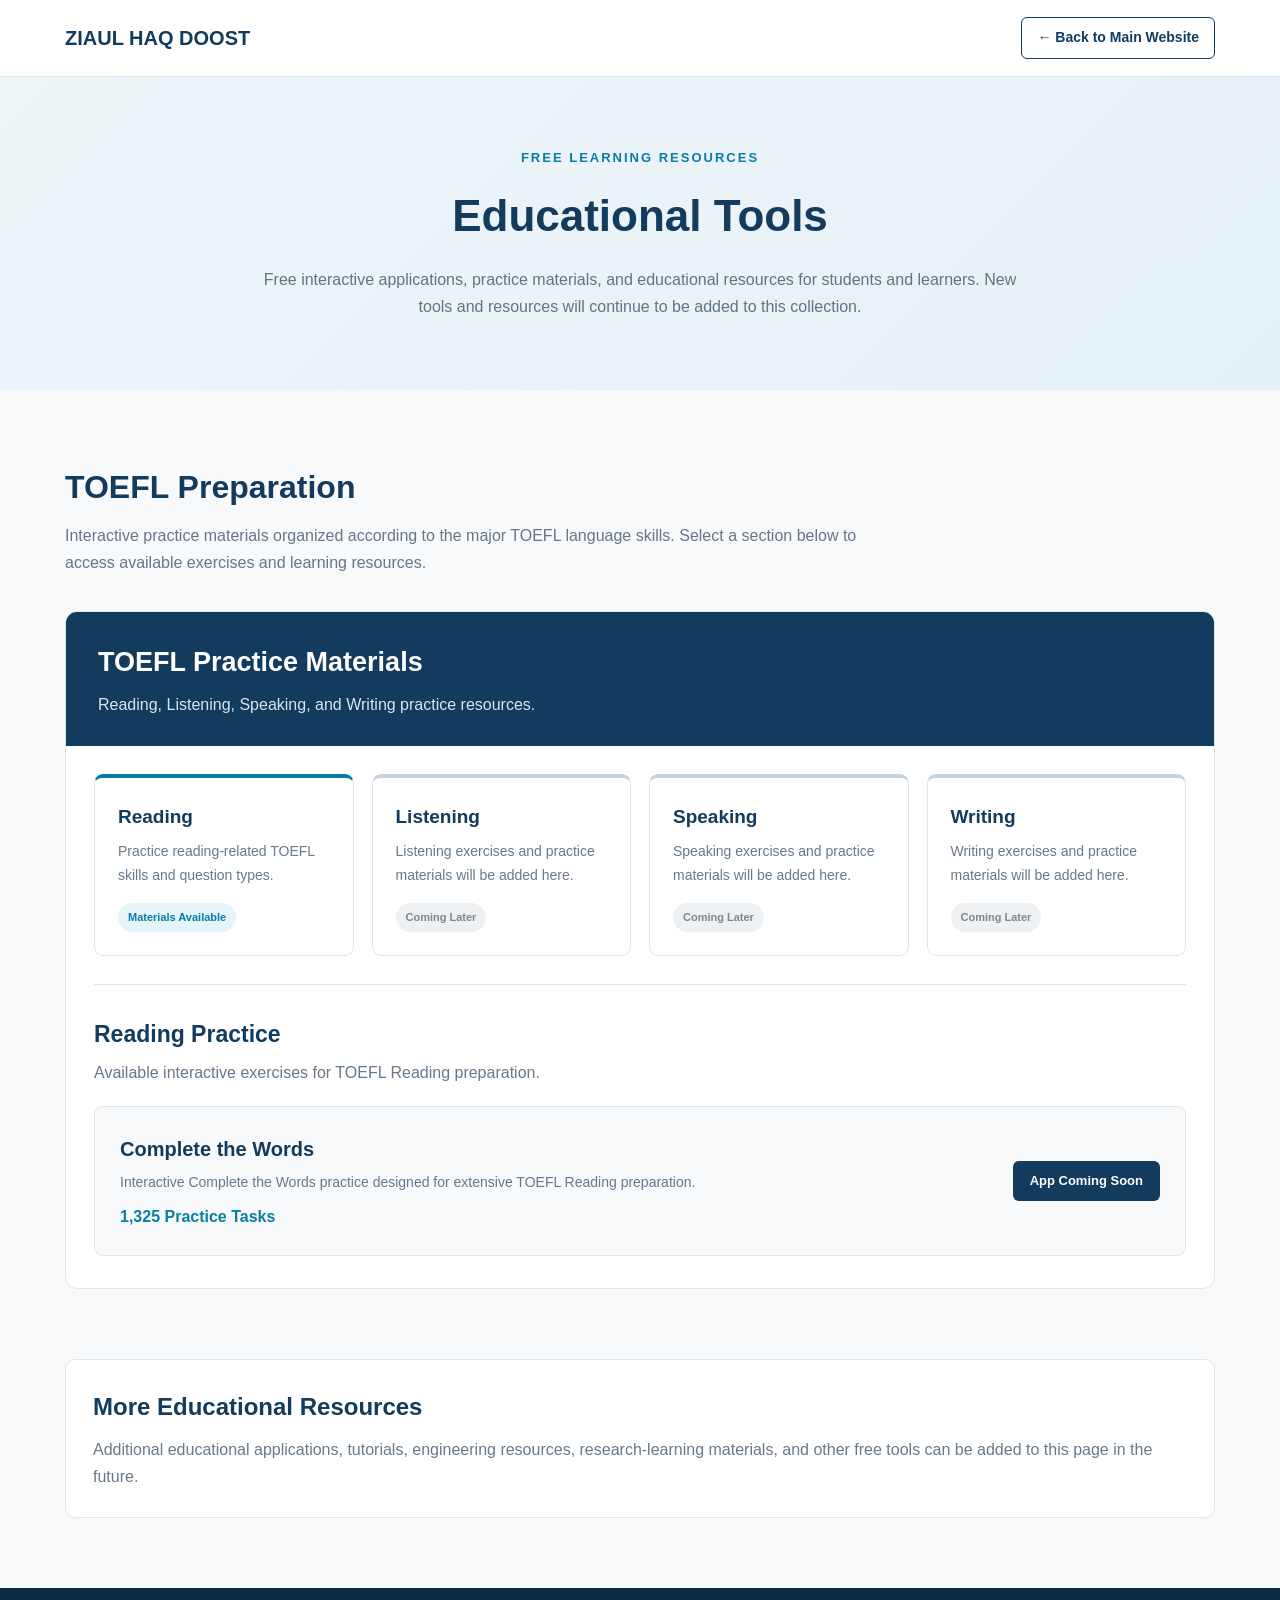
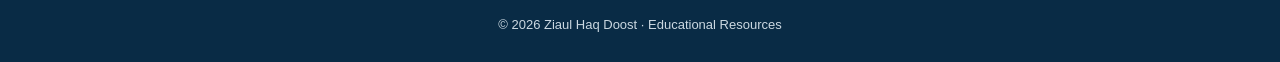
==== pages/educational-tools.html @ 08d21d59 "Create educational-tools.html" ====
<!DOCTYPE html>
<html lang="en">

<head>
    <meta charset="UTF-8">
    <meta name="viewport" content="width=device-width, initial-scale=1.0">

    <title>Educational Tools | Ziaul Haq Doost</title>

    <meta name="description"
          content="Free educational tools and interactive learning resources developed and shared by Ziaul Haq Doost, including TOEFL preparation materials for reading, listening, speaking, and writing.">

    <meta name="robots" content="index, follow">

    <style>

        * {
            margin: 0;
            padding: 0;
            box-sizing: border-box;
        }

        html {
            scroll-behavior: smooth;
        }

        body {
            font-family: Arial, Helvetica, sans-serif;
            background: #f7f9fb;
            color: #34495e;
            line-height: 1.7;
        }

        .container {
            width: min(1150px, 91%);
            margin: auto;
        }

        /* HEADER */

        header {
            background: white;
            border-bottom: 1px solid #dfe7ed;
        }

        nav {
            min-height: 76px;
            display: flex;
            align-items: center;
            justify-content: space-between;
            gap: 20px;
        }

        .logo {
            color: #123b5d;
            font-weight: 800;
            font-size: 20px;
            text-decoration: none;
        }

        .back {
            color: #123b5d;
            border: 1px solid #123b5d;
            padding: 8px 15px;
            border-radius: 6px;
            text-decoration: none;
            font-weight: 700;
            font-size: 14px;
        }

        .back:hover {
            background: #123b5d;
            color: white;
        }

        /* INTRO */

        .intro {
            background: linear-gradient(135deg, #eef6fa, #e5f0f6);
            padding: 70px 0;
            text-align: center;
        }

        .intro .label {
            color: #087ea4;
            text-transform: uppercase;
            letter-spacing: 2px;
            font-size: 13px;
            font-weight: 800;
            margin-bottom: 10px;
        }

        .intro h1 {
            color: #123b5d;
            font-size: 44px;
            margin-bottom: 12px;
        }

        .intro p {
            color: #607486;
            max-width: 760px;
            margin: auto;
            font-size: 16px;
        }

        /* TOEFL */

        .toefl {
            padding: 70px 0;
        }

        .section-title {
            margin-bottom: 35px;
        }

        .section-title h2 {
            color: #123b5d;
            font-size: 32px;
            margin-bottom: 7px;
        }

        .section-title p {
            color: #657789;
            max-width: 800px;
        }

        .toefl-main {
            background: white;
            border: 1px solid #dfe7ed;
            border-radius: 12px;
            overflow: hidden;
        }

        .toefl-header {
            background: #123b5d;
            color: white;
            padding: 28px 32px;
        }

        .toefl-header h2 {
            font-size: 27px;
            margin-bottom: 5px;
        }

        .toefl-header p {
            color: #d9e6ef;
        }

        /* TOEFL SECTIONS */

        .skills {
            padding: 28px;
            display: grid;
            grid-template-columns: repeat(4, 1fr);
            gap: 18px;
        }

        .skill-card {
            border: 1px solid #dfe7ed;
            border-radius: 9px;
            padding: 23px;
            background: #ffffff;
        }

        .skill-card h3 {
            color: #123b5d;
            margin-bottom: 7px;
            font-size: 19px;
        }

        .skill-card p {
            color: #687989;
            font-size: 14px;
        }

        .available {
            border-top: 4px solid #087ea4;
        }

        .future {
            border-top: 4px solid #c7d3dc;
        }

        .status {
            display: inline-block;
            margin-top: 15px;
            padding: 5px 10px;
            border-radius: 15px;
            font-size: 11px;
            font-weight: 700;
        }

        .status-active {
            background: #e4f4f8;
            color: #087ea4;
        }

        .status-future {
            background: #eef1f3;
            color: #7a8790;
        }

        /* READING MATERIALS */

        .reading-area {
            padding: 0 28px 32px;
        }

        .reading-title {
            border-top: 1px solid #e2e8ed;
            padding-top: 30px;
            margin-bottom: 20px;
        }

        .reading-title h3 {
            color: #123b5d;
            font-size: 23px;
            margin-bottom: 5px;
        }

        .reading-title p {
            color: #687989;
        }

        .material-card {
            background: #f7f9fb;
            border: 1px solid #dce5eb;
            border-radius: 9px;
            padding: 25px;
            display: flex;
            justify-content: space-between;
            align-items: center;
            gap: 30px;
        }

        .material-card h4 {
            color: #123b5d;
            font-size: 20px;
            margin-bottom: 5px;
        }

        .material-card p {
            color: #667888;
            font-size: 14px;
            max-width: 700px;
        }

        .task-count {
            color: #087ea4;
            font-weight: 700;
            margin-top: 8px;
        }

        .coming {
            background: #123b5d;
            color: white;
            padding: 9px 17px;
            border-radius: 6px;
            font-size: 13px;
            font-weight: 700;
            white-space: nowrap;
        }

        /* FUTURE EDUCATIONAL AREAS */

        .future-tools {
            padding: 0 0 70px;
        }

        .future-box {
            background: white;
            border: 1px solid #dfe7ed;
            border-radius: 10px;
            padding: 27px;
        }

        .future-box h2 {
            color: #123b5d;
            font-size: 24px;
            margin-bottom: 8px;
        }

        .future-box p {
            color: #687989;
        }

        /* FOOTER */

        footer {
            background: #092b45;
            color: #cbd8e1;
            text-align: center;
            padding: 26px 15px;
            font-size: 13px;
        }

        @media(max-width: 900px) {

            .skills {
                grid-template-columns: repeat(2, 1fr);
            }

        }

        @media(max-width: 600px) {

            nav {
                flex-direction: column;
                padding: 17px 0;
            }

            .intro h1 {
                font-size: 35px;
            }

            .skills {
                grid-template-columns: 1fr;
            }

            .material-card {
                flex-direction: column;
                align-items: flex-start;
            }

        }

    </style>
</head>

<body>

<header>
    <div class="container">
        <nav>

            <a class="logo" href="../index.html">
                ZIAUL HAQ DOOST
            </a>

            <a class="back" href="../index.html">
                ← Back to Main Website
            </a>

        </nav>
    </div>
</header>


<main>

<section class="intro">

    <div class="container">

        <div class="label">Free Learning Resources</div>

        <h1>Educational Tools</h1>

        <p>
            Free interactive applications, practice materials, and educational
            resources for students and learners. New tools and resources will
            continue to be added to this collection.
        </p>

    </div>

</section>


<section class="toefl">

<div class="container">

    <div class="section-title">

        <h2>TOEFL Preparation</h2>

        <p>
            Interactive practice materials organized according to the major
            TOEFL language skills. Select a section below to access available
            exercises and learning resources.
        </p>

    </div>


    <div class="toefl-main">

        <div class="toefl-header">

            <h2>TOEFL Practice Materials</h2>

            <p>
                Reading, Listening, Speaking, and Writing practice resources.
            </p>

        </div>


        <div class="skills">

            <div class="skill-card available">

                <h3>Reading</h3>

                <p>
                    Practice reading-related TOEFL skills and question types.
                </p>

                <span class="status status-active">
                    Materials Available
                </span>

            </div>


            <div class="skill-card future">

                <h3>Listening</h3>

                <p>
                    Listening exercises and practice materials will be added here.
                </p>

                <span class="status status-future">
                    Coming Later
                </span>

            </div>


            <div class="skill-card future">

                <h3>Speaking</h3>

                <p>
                    Speaking exercises and practice materials will be added here.
                </p>

                <span class="status status-future">
                    Coming Later
                </span>

            </div>


            <div class="skill-card future">

                <h3>Writing</h3>

                <p>
                    Writing exercises and practice materials will be added here.
                </p>

                <span class="status status-future">
                    Coming Later
                </span>

            </div>

        </div>


        <div class="reading-area">

            <div class="reading-title">

                <h3>Reading Practice</h3>

                <p>
                    Available interactive exercises for TOEFL Reading preparation.
                </p>

            </div>


            <div class="material-card">

                <div>

                    <h4>Complete the Words</h4>

                    <p>
                        Interactive Complete the Words practice designed for
                        extensive TOEFL Reading preparation.
                    </p>

                    <div class="task-count">
                        1,325 Practice Tasks
                    </div>

                </div>

                <span class="coming">
                    App Coming Soon
                </span>

            </div>

        </div>

    </div>

</div>

</section>


<section class="future-tools">

<div class="container">

    <div class="future-box">

        <h2>More Educational Resources</h2>

        <p>
            Additional educational applications, tutorials, engineering
            resources, research-learning materials, and other free tools
            can be added to this page in the future.
        </p>

    </div>

</div>

</section>

</main>


<footer>

    © 2026 Ziaul Haq Doost · Educational Resources

</footer>

</body>

</html>
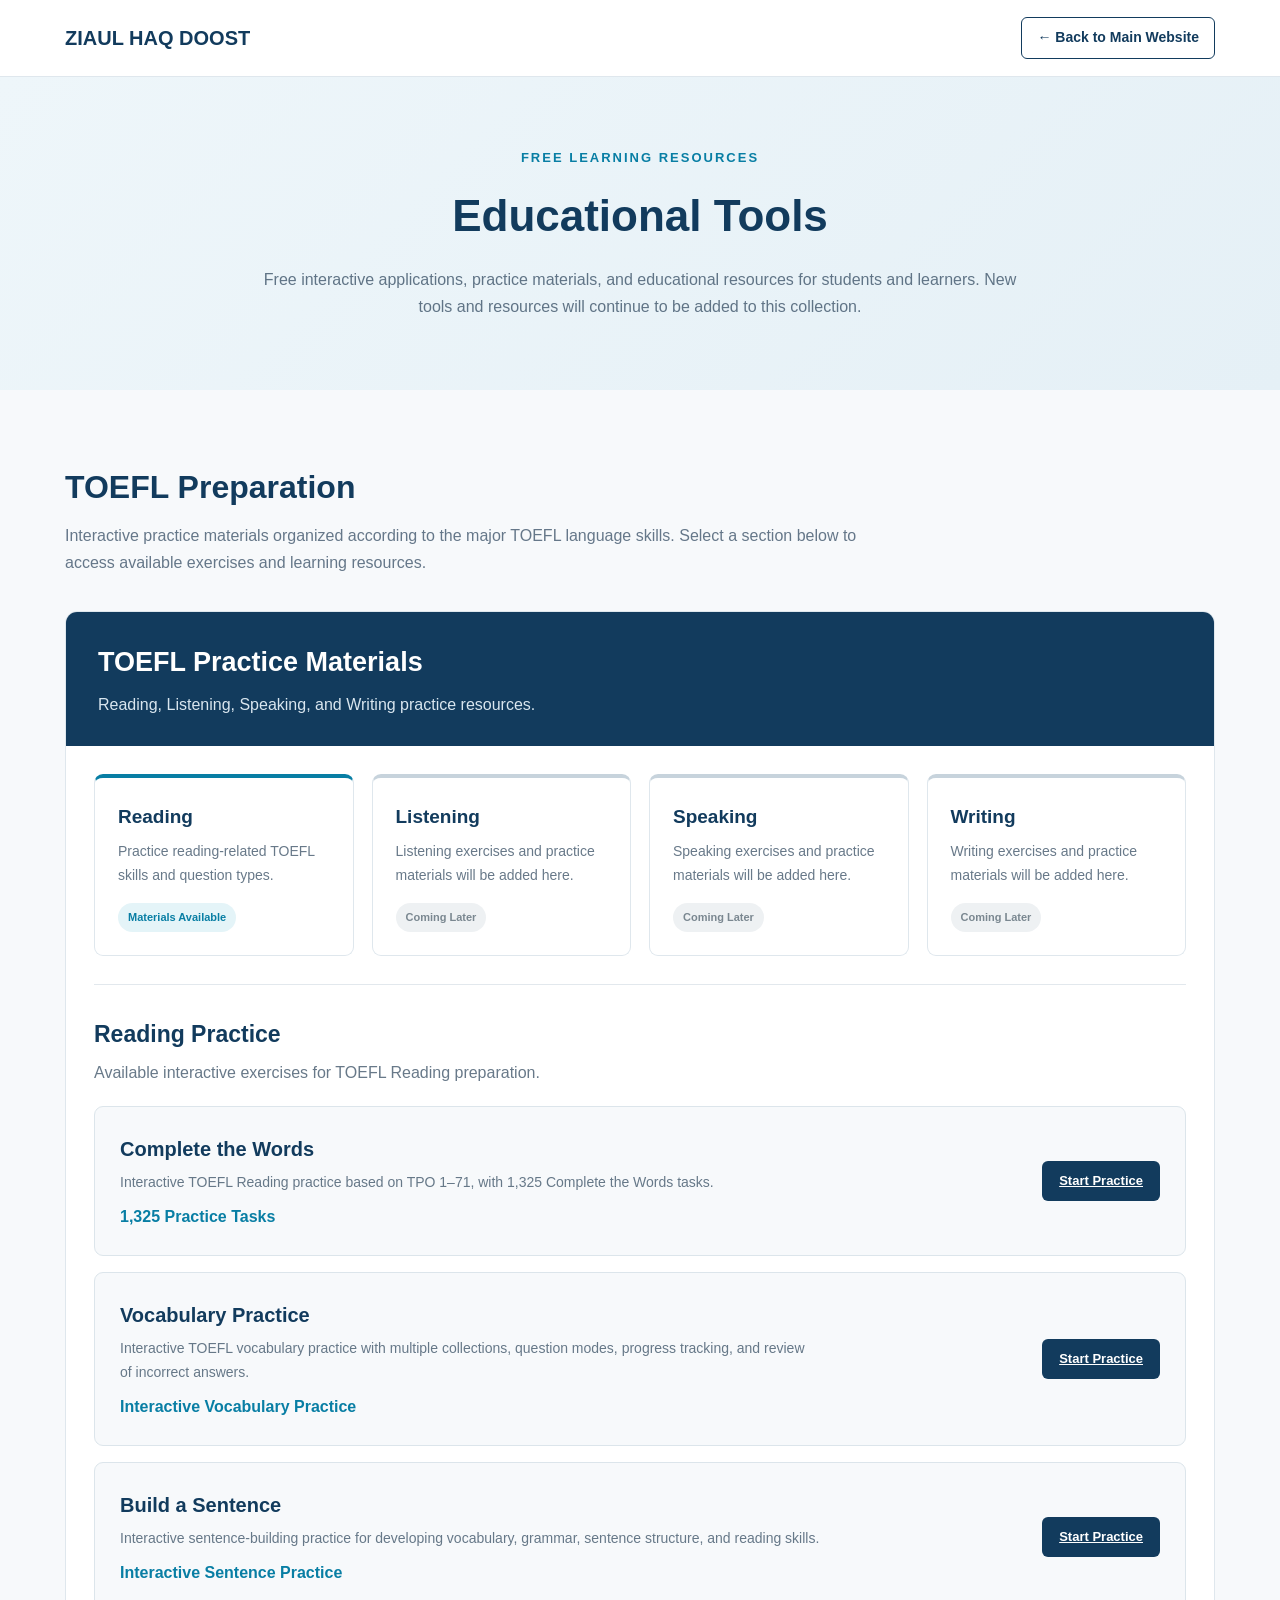
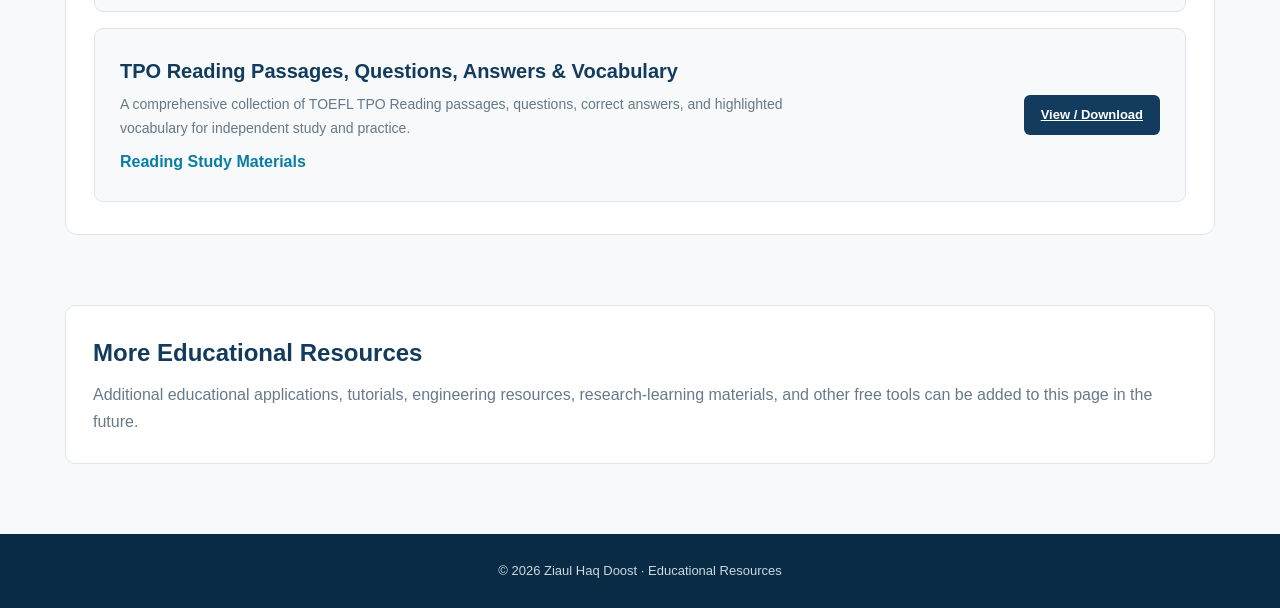
==== commit 50d47e1c: "Update educational-tools.html" ====
--- a/pages/educational-tools.html
+++ b/pages/educational-tools.html
@@ -473,30 +473,97 @@
 
             </div>
 
-
-            <div class="material-card">
-
-                <div>
-
-                    <h4>Complete the Words</h4>
-
-                    <p>
-                        Interactive Complete the Words practice designed for
-                        extensive TOEFL Reading preparation.
-                    </p>
-
-                    <div class="task-count">
-                        1,325 Practice Tasks
-                    </div>
-
-                </div>
-
-                <span class="coming">
-                    App Coming Soon
-                </span>
-
-            </div>
-
+<div class="material-card">
+
+    <div>
+        <h4>Complete the Words</h4>
+
+        <p>
+            Interactive TOEFL Reading practice based on TPO 1–71,
+            with 1,325 Complete the Words tasks.
+        </p>
+
+        <div class="task-count">
+            1,325 Practice Tasks
+        </div>
+    </div>
+
+    <a class="coming"
+       href="../tools/toefl/reading/complete-the-words/">
+        Start Practice
+    </a>
+
+</div>
+
+
+<div class="material-card" style="margin-top:16px;">
+
+    <div>
+        <h4>Vocabulary Practice</h4>
+
+        <p>
+            Interactive TOEFL vocabulary practice with multiple collections,
+            question modes, progress tracking, and review of incorrect answers.
+        </p>
+
+        <div class="task-count">
+            Interactive Vocabulary Practice
+        </div>
+    </div>
+
+    <a class="coming"
+       href="../tools/toefl/reading/vocabulary-practice/">
+        Start Practice
+    </a>
+
+</div>
+
+
+<div class="material-card" style="margin-top:16px;">
+
+    <div>
+        <h4>Build a Sentence</h4>
+
+        <p>
+            Interactive sentence-building practice for developing vocabulary,
+            grammar, sentence structure, and reading skills.
+        </p>
+
+        <div class="task-count">
+            Interactive Sentence Practice
+        </div>
+    </div>
+
+    <a class="coming"
+       href="../tools/toefl/reading/build-a-sentence/">
+        Start Practice
+    </a>
+
+</div>
+
+
+<div class="material-card" style="margin-top:16px;">
+
+    <div>
+        <h4>TPO Reading Passages, Questions, Answers &amp; Vocabulary</h4>
+
+        <p>
+            A comprehensive collection of TOEFL TPO Reading passages,
+            questions, correct answers, and highlighted vocabulary for
+            independent study and practice.
+        </p>
+
+        <div class="task-count">
+            Reading Study Materials
+        </div>
+    </div>
+
+    <a class="coming"
+       href="../TPO_Reading_Passages_Questions_Answers_Vocab_Highlighted.docx">
+        View / Download
+    </a>
+
+</div>
         </div>
 
     </div>
